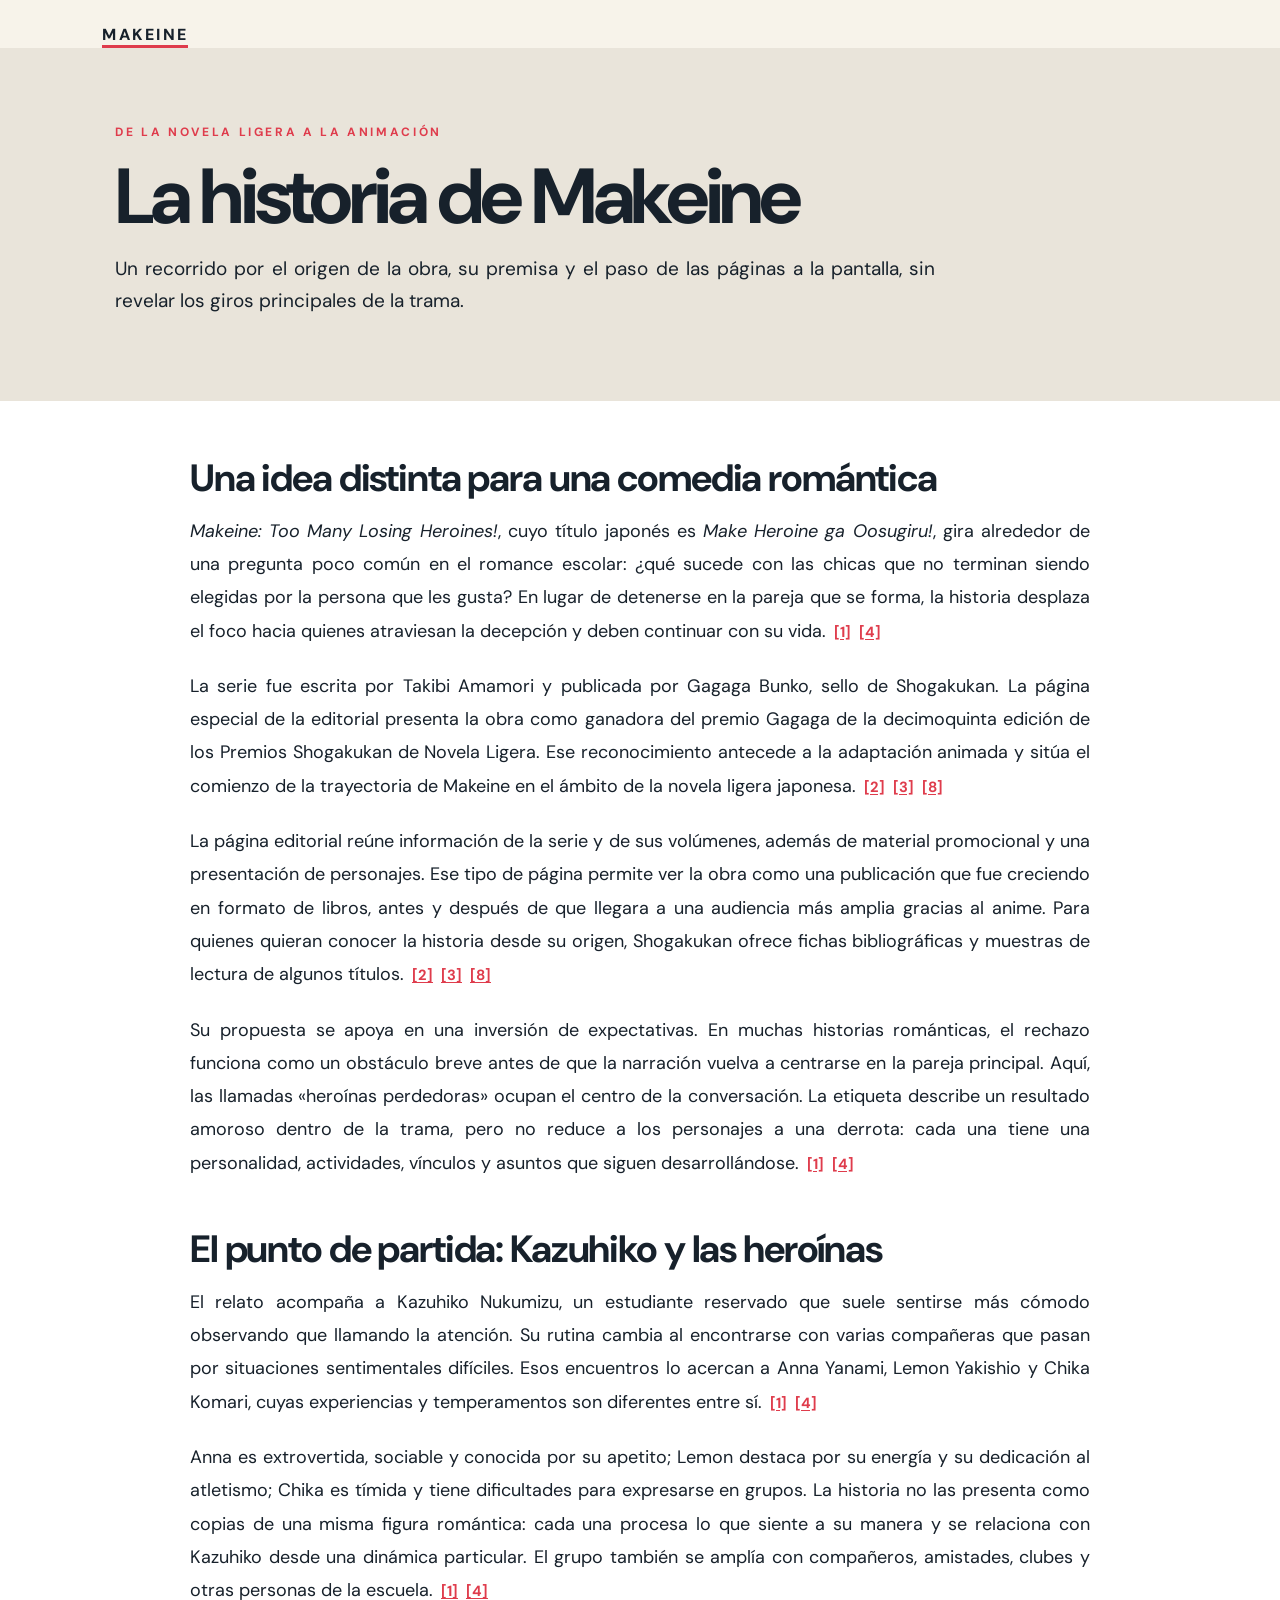
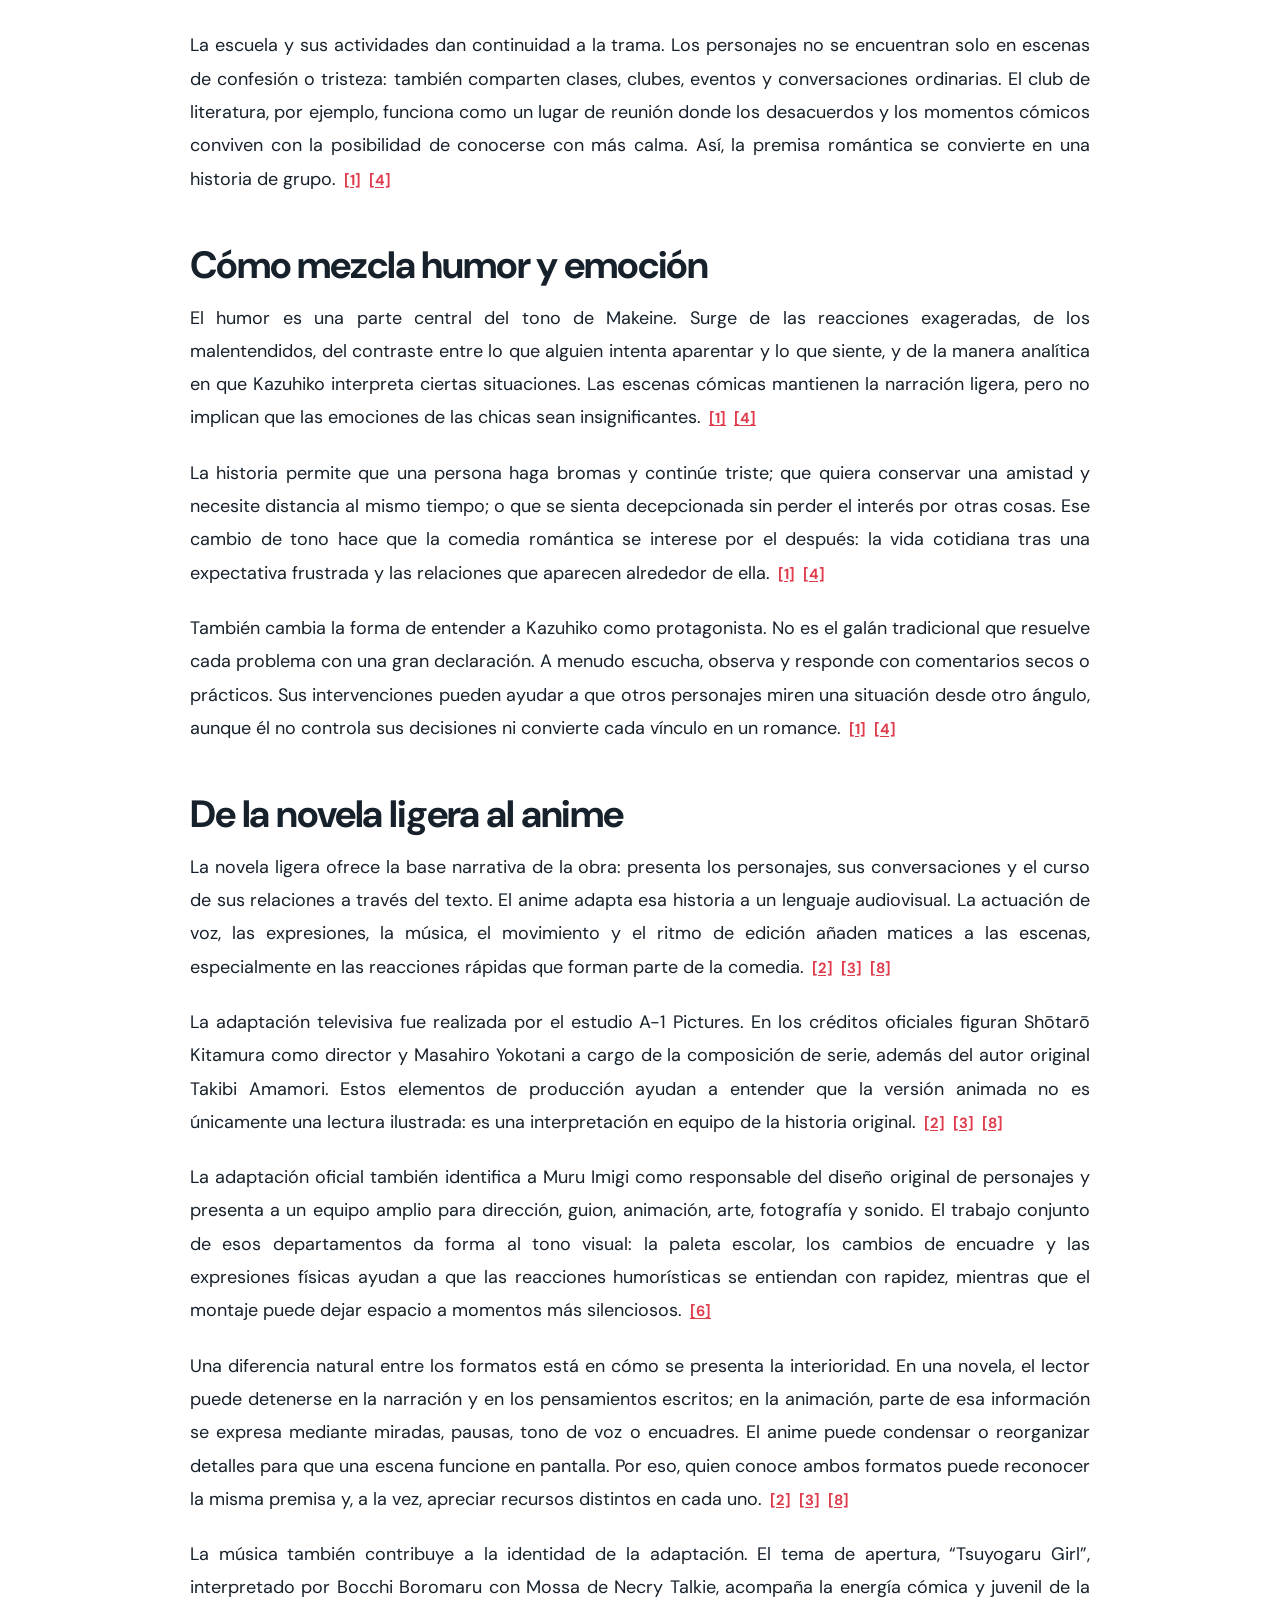
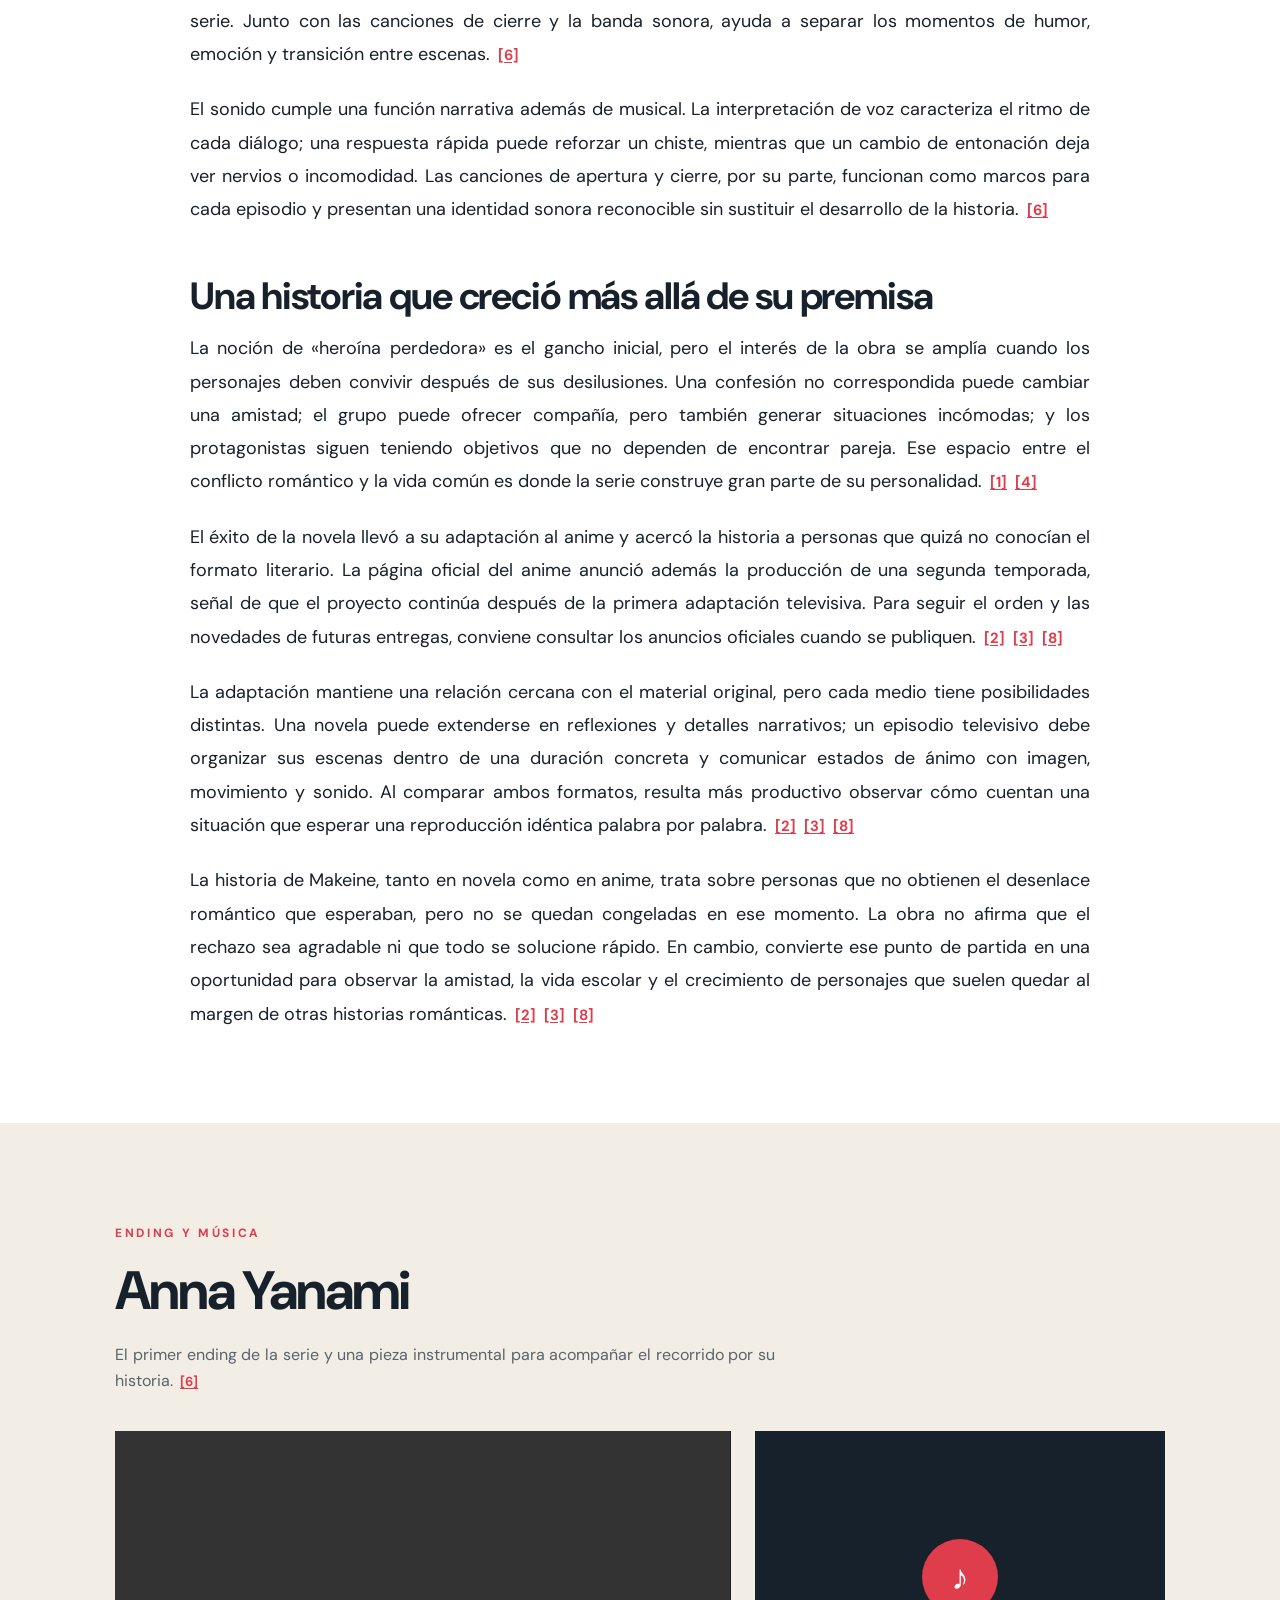
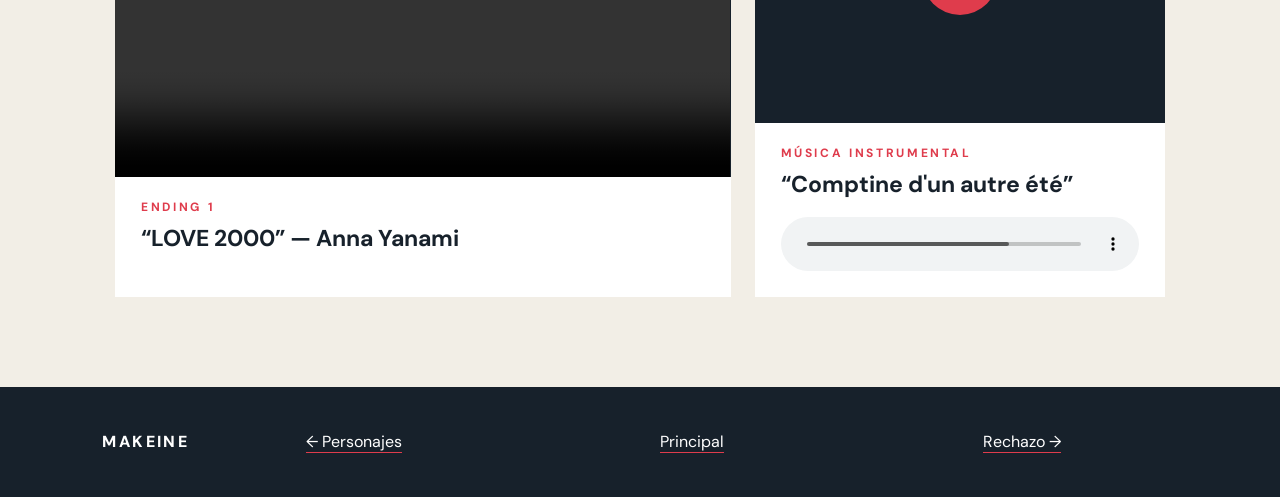
==== Contenido 2/historia.html @ a55841e8 "Initial Makeine website Co-authored-by: Copilot <223556219+Copilot@users.noreply.github.com>" ====
<!doctype html>
<html lang="es">
<head>
  <meta charset="utf-8">
  <meta name="viewport" content="width=device-width, initial-scale=1">
  <meta name="description" content="Historia y desarrollo de Makeine: desde la novela ligera hasta su adaptación al anime.">
  <link rel="icon" type="image/png" href="../imagenes/favicon%20de%20kazuhiko%20v2.png">
  <title>Historia de Makeine | MAKEINE</title>
  <link rel="stylesheet" href="../Principal/styles.css">
</head>
<body>
  <a class="brand page-brand" href="../Principal/Principal.html">MAKEINE</a>
  <main>
    <header class="article-hero">
      <p class="eyebrow">DE LA NOVELA LIGERA A LA ANIMACIÓN</p>
      <h1>La historia de Makeine</h1>
      <p class="lead">Un recorrido por el origen de la obra, su premisa y el paso de las páginas a la pantalla, sin revelar los giros principales de la trama.</p>
    </header>

    <section class="article-layout section">
      <article class="article-body">
        <h2>Una idea distinta para una comedia romántica</h2>
        <p><em>Makeine: Too Many Losing Heroines!</em>, cuyo título japonés es <em>Make Heroine ga Oosugiru!</em>, gira alrededor de una pregunta poco común en el romance escolar: ¿qué sucede con las chicas que no terminan siendo elegidas por la persona que les gusta? En lugar de detenerse en la pareja que se forma, la historia desplaza el foco hacia quienes atraviesan la decepción y deben continuar con su vida. <a class="citation" href="../Referencias/referencias.html#ref-1" aria-label="Referencia 1">[1]</a> <a class="citation" href="../Referencias/referencias.html#ref-4" aria-label="Referencia 4">[4]</a></p>
        <p>La serie fue escrita por Takibi Amamori y publicada por Gagaga Bunko, sello de Shogakukan. La página especial de la editorial presenta la obra como ganadora del premio Gagaga de la decimoquinta edición de los Premios Shogakukan de Novela Ligera. Ese reconocimiento antecede a la adaptación animada y sitúa el comienzo de la trayectoria de Makeine en el ámbito de la novela ligera japonesa. <a class="citation" href="../Referencias/referencias.html#ref-2" aria-label="Referencia 2">[2]</a> <a class="citation" href="../Referencias/referencias.html#ref-3" aria-label="Referencia 3">[3]</a> <a class="citation" href="../Referencias/referencias.html#ref-8" aria-label="Referencia 8">[8]</a></p>
        <p>La página editorial reúne información de la serie y de sus volúmenes, además de material promocional y una presentación de personajes. Ese tipo de página permite ver la obra como una publicación que fue creciendo en formato de libros, antes y después de que llegara a una audiencia más amplia gracias al anime. Para quienes quieran conocer la historia desde su origen, Shogakukan ofrece fichas bibliográficas y muestras de lectura de algunos títulos. <a class="citation" href="../Referencias/referencias.html#ref-2" aria-label="Referencia 2">[2]</a> <a class="citation" href="../Referencias/referencias.html#ref-3" aria-label="Referencia 3">[3]</a> <a class="citation" href="../Referencias/referencias.html#ref-8" aria-label="Referencia 8">[8]</a></p>
        <p>Su propuesta se apoya en una inversión de expectativas. En muchas historias románticas, el rechazo funciona como un obstáculo breve antes de que la narración vuelva a centrarse en la pareja principal. Aquí, las llamadas «heroínas perdedoras» ocupan el centro de la conversación. La etiqueta describe un resultado amoroso dentro de la trama, pero no reduce a los personajes a una derrota: cada una tiene una personalidad, actividades, vínculos y asuntos que siguen desarrollándose. <a class="citation" href="../Referencias/referencias.html#ref-1" aria-label="Referencia 1">[1]</a> <a class="citation" href="../Referencias/referencias.html#ref-4" aria-label="Referencia 4">[4]</a></p>

        <h2>El punto de partida: Kazuhiko y las heroínas</h2>
        <p>El relato acompaña a Kazuhiko Nukumizu, un estudiante reservado que suele sentirse más cómodo observando que llamando la atención. Su rutina cambia al encontrarse con varias compañeras que pasan por situaciones sentimentales difíciles. Esos encuentros lo acercan a Anna Yanami, Lemon Yakishio y Chika Komari, cuyas experiencias y temperamentos son diferentes entre sí. <a class="citation" href="../Referencias/referencias.html#ref-1" aria-label="Referencia 1">[1]</a> <a class="citation" href="../Referencias/referencias.html#ref-4" aria-label="Referencia 4">[4]</a></p>
        <p>Anna es extrovertida, sociable y conocida por su apetito; Lemon destaca por su energía y su dedicación al atletismo; Chika es tímida y tiene dificultades para expresarse en grupos. La historia no las presenta como copias de una misma figura romántica: cada una procesa lo que siente a su manera y se relaciona con Kazuhiko desde una dinámica particular. El grupo también se amplía con compañeros, amistades, clubes y otras personas de la escuela. <a class="citation" href="../Referencias/referencias.html#ref-1" aria-label="Referencia 1">[1]</a> <a class="citation" href="../Referencias/referencias.html#ref-4" aria-label="Referencia 4">[4]</a></p>
        <p>La escuela y sus actividades dan continuidad a la trama. Los personajes no se encuentran solo en escenas de confesión o tristeza: también comparten clases, clubes, eventos y conversaciones ordinarias. El club de literatura, por ejemplo, funciona como un lugar de reunión donde los desacuerdos y los momentos cómicos conviven con la posibilidad de conocerse con más calma. Así, la premisa romántica se convierte en una historia de grupo. <a class="citation" href="../Referencias/referencias.html#ref-1" aria-label="Referencia 1">[1]</a> <a class="citation" href="../Referencias/referencias.html#ref-4" aria-label="Referencia 4">[4]</a></p>

        <h2>Cómo mezcla humor y emoción</h2>
        <p>El humor es una parte central del tono de Makeine. Surge de las reacciones exageradas, de los malentendidos, del contraste entre lo que alguien intenta aparentar y lo que siente, y de la manera analítica en que Kazuhiko interpreta ciertas situaciones. Las escenas cómicas mantienen la narración ligera, pero no implican que las emociones de las chicas sean insignificantes. <a class="citation" href="../Referencias/referencias.html#ref-1" aria-label="Referencia 1">[1]</a> <a class="citation" href="../Referencias/referencias.html#ref-4" aria-label="Referencia 4">[4]</a></p>
        <p>La historia permite que una persona haga bromas y continúe triste; que quiera conservar una amistad y necesite distancia al mismo tiempo; o que se sienta decepcionada sin perder el interés por otras cosas. Ese cambio de tono hace que la comedia romántica se interese por el después: la vida cotidiana tras una expectativa frustrada y las relaciones que aparecen alrededor de ella. <a class="citation" href="../Referencias/referencias.html#ref-1" aria-label="Referencia 1">[1]</a> <a class="citation" href="../Referencias/referencias.html#ref-4" aria-label="Referencia 4">[4]</a></p>
        <p>También cambia la forma de entender a Kazuhiko como protagonista. No es el galán tradicional que resuelve cada problema con una gran declaración. A menudo escucha, observa y responde con comentarios secos o prácticos. Sus intervenciones pueden ayudar a que otros personajes miren una situación desde otro ángulo, aunque él no controla sus decisiones ni convierte cada vínculo en un romance. <a class="citation" href="../Referencias/referencias.html#ref-1" aria-label="Referencia 1">[1]</a> <a class="citation" href="../Referencias/referencias.html#ref-4" aria-label="Referencia 4">[4]</a></p>

        <h2>De la novela ligera al anime</h2>
        <p>La novela ligera ofrece la base narrativa de la obra: presenta los personajes, sus conversaciones y el curso de sus relaciones a través del texto. El anime adapta esa historia a un lenguaje audiovisual. La actuación de voz, las expresiones, la música, el movimiento y el ritmo de edición añaden matices a las escenas, especialmente en las reacciones rápidas que forman parte de la comedia. <a class="citation" href="../Referencias/referencias.html#ref-2" aria-label="Referencia 2">[2]</a> <a class="citation" href="../Referencias/referencias.html#ref-3" aria-label="Referencia 3">[3]</a> <a class="citation" href="../Referencias/referencias.html#ref-8" aria-label="Referencia 8">[8]</a></p>
        <p>La adaptación televisiva fue realizada por el estudio A-1 Pictures. En los créditos oficiales figuran Shōtarō Kitamura como director y Masahiro Yokotani a cargo de la composición de serie, además del autor original Takibi Amamori. Estos elementos de producción ayudan a entender que la versión animada no es únicamente una lectura ilustrada: es una interpretación en equipo de la historia original. <a class="citation" href="../Referencias/referencias.html#ref-2" aria-label="Referencia 2">[2]</a> <a class="citation" href="../Referencias/referencias.html#ref-3" aria-label="Referencia 3">[3]</a> <a class="citation" href="../Referencias/referencias.html#ref-8" aria-label="Referencia 8">[8]</a></p>
        <p>La adaptación oficial también identifica a Muru Imigi como responsable del diseño original de personajes y presenta a un equipo amplio para dirección, guion, animación, arte, fotografía y sonido. El trabajo conjunto de esos departamentos da forma al tono visual: la paleta escolar, los cambios de encuadre y las expresiones físicas ayudan a que las reacciones humorísticas se entiendan con rapidez, mientras que el montaje puede dejar espacio a momentos más silenciosos. <a class="citation" href="../Referencias/referencias.html#ref-6" aria-label="Referencia 6">[6]</a></p>
        <p>Una diferencia natural entre los formatos está en cómo se presenta la interioridad. En una novela, el lector puede detenerse en la narración y en los pensamientos escritos; en la animación, parte de esa información se expresa mediante miradas, pausas, tono de voz o encuadres. El anime puede condensar o reorganizar detalles para que una escena funcione en pantalla. Por eso, quien conoce ambos formatos puede reconocer la misma premisa y, a la vez, apreciar recursos distintos en cada uno. <a class="citation" href="../Referencias/referencias.html#ref-2" aria-label="Referencia 2">[2]</a> <a class="citation" href="../Referencias/referencias.html#ref-3" aria-label="Referencia 3">[3]</a> <a class="citation" href="../Referencias/referencias.html#ref-8" aria-label="Referencia 8">[8]</a></p>
        <p>La música también contribuye a la identidad de la adaptación. El tema de apertura, “Tsuyogaru Girl”, interpretado por Bocchi Boromaru con Mossa de Necry Talkie, acompaña la energía cómica y juvenil de la serie. Junto con las canciones de cierre y la banda sonora, ayuda a separar los momentos de humor, emoción y transición entre escenas. <a class="citation" href="../Referencias/referencias.html#ref-6" aria-label="Referencia 6">[6]</a></p>
        <p>El sonido cumple una función narrativa además de musical. La interpretación de voz caracteriza el ritmo de cada diálogo; una respuesta rápida puede reforzar un chiste, mientras que un cambio de entonación deja ver nervios o incomodidad. Las canciones de apertura y cierre, por su parte, funcionan como marcos para cada episodio y presentan una identidad sonora reconocible sin sustituir el desarrollo de la historia. <a class="citation" href="../Referencias/referencias.html#ref-6" aria-label="Referencia 6">[6]</a></p>

        <h2>Una historia que creció más allá de su premisa</h2>
        <p>La noción de «heroína perdedora» es el gancho inicial, pero el interés de la obra se amplía cuando los personajes deben convivir después de sus desilusiones. Una confesión no correspondida puede cambiar una amistad; el grupo puede ofrecer compañía, pero también generar situaciones incómodas; y los protagonistas siguen teniendo objetivos que no dependen de encontrar pareja. Ese espacio entre el conflicto romántico y la vida común es donde la serie construye gran parte de su personalidad. <a class="citation" href="../Referencias/referencias.html#ref-1" aria-label="Referencia 1">[1]</a> <a class="citation" href="../Referencias/referencias.html#ref-4" aria-label="Referencia 4">[4]</a></p>
        <p>El éxito de la novela llevó a su adaptación al anime y acercó la historia a personas que quizá no conocían el formato literario. La página oficial del anime anunció además la producción de una segunda temporada, señal de que el proyecto continúa después de la primera adaptación televisiva. Para seguir el orden y las novedades de futuras entregas, conviene consultar los anuncios oficiales cuando se publiquen. <a class="citation" href="../Referencias/referencias.html#ref-2" aria-label="Referencia 2">[2]</a> <a class="citation" href="../Referencias/referencias.html#ref-3" aria-label="Referencia 3">[3]</a> <a class="citation" href="../Referencias/referencias.html#ref-8" aria-label="Referencia 8">[8]</a></p>
        <p>La adaptación mantiene una relación cercana con el material original, pero cada medio tiene posibilidades distintas. Una novela puede extenderse en reflexiones y detalles narrativos; un episodio televisivo debe organizar sus escenas dentro de una duración concreta y comunicar estados de ánimo con imagen, movimiento y sonido. Al comparar ambos formatos, resulta más productivo observar cómo cuentan una situación que esperar una reproducción idéntica palabra por palabra. <a class="citation" href="../Referencias/referencias.html#ref-2" aria-label="Referencia 2">[2]</a> <a class="citation" href="../Referencias/referencias.html#ref-3" aria-label="Referencia 3">[3]</a> <a class="citation" href="../Referencias/referencias.html#ref-8" aria-label="Referencia 8">[8]</a></p>
        <p>La historia de Makeine, tanto en novela como en anime, trata sobre personas que no obtienen el desenlace romántico que esperaban, pero no se quedan congeladas en ese momento. La obra no afirma que el rechazo sea agradable ni que todo se solucione rápido. En cambio, convierte ese punto de partida en una oportunidad para observar la amistad, la vida escolar y el crecimiento de personajes que suelen quedar al margen de otras historias románticas. <a class="citation" href="../Referencias/referencias.html#ref-2" aria-label="Referencia 2">[2]</a> <a class="citation" href="../Referencias/referencias.html#ref-3" aria-label="Referencia 3">[3]</a> <a class="citation" href="../Referencias/referencias.html#ref-8" aria-label="Referencia 8">[8]</a></p>

      </article>
    </section>
  </main>

  <section class="media-section section" aria-labelledby="historia-ending-title">
    <div class="media-heading">
      <p class="section-kicker">ENDING Y MÚSICA</p>
      <h2 id="historia-ending-title">Anna Yanami</h2>
      <p>El primer ending de la serie y una pieza instrumental para acompañar el recorrido por su historia. <a class="citation" href="../Referencias/referencias.html#ref-6" aria-label="Referencia 6">[6]</a></p>
    </div>
    <div class="media-grid">
      <article class="media-card">
        <video controls preload="metadata">
          <source src="../videos%20y%20audios/Make%20Heroine%20ga%20Oosugiru%20ED%20Full%20Sub%20Espa%C3%B1ol%20_%20LOVE%202000%20-%20Anna%20Yanami%20_%28720P_HD%29.mp4" type="video/mp4">
          Tu navegador no puede reproducir este video.
        </video>
        <div class="media-caption">
          <p class="section-kicker">ENDING 1</p>
          <h3>“LOVE 2000” — Anna Yanami</h3>
        </div>
      </article>
      <article class="media-card audio-card">
        <div class="audio-art">
          <span>♪</span>
        </div>
        <div class="media-caption">
          <p class="section-kicker">MÚSICA INSTRUMENTAL</p>
          <h3>“Comptine d'un autre été”</h3>
          <audio controls preload="metadata">
            <source src="../videos%20y%20audios/Comptine%20d_un%20autre%20%C3%A9t%C3%A9_%20l_apr%C3%A8s-midi%28MP3_160K%29.mp3" type="audio/mpeg">
            Tu navegador no puede reproducir este audio.
          </audio>
        </div>
      </article>
    </div>
  </section>

  <footer class="content-footer">
    <span>MAKEINE</span>
    <nav class="page-navigation" aria-label="Navegación entre páginas">
      <a href="../Contenido 1/personajes.html" aria-label="Ir a Personajes" title="Personajes">← Personajes</a>
      <a class="home-link" href="../Principal/Principal.html" aria-label="Ir a Principal" title="Principal">Principal</a>
      <a href="../Contenido 3/rechazo.html" aria-label="Ir a Rechazo" title="Rechazo">Rechazo →</a>
    </nav>
  </footer>
</body>
</html>
---- Principal/styles.css ----
@import url('https://fonts.googleapis.com/css2?family=DM+Sans:wght@400;500;700&family=Playfair+Display:ital,wght@1,700&display=swap');

:root { --ink:#17212b; --cream:#f7f3ea; --blue:#9ebbd3; --red:#df3c4c; --yellow:#f0c75e; }
* { box-sizing:border-box; }
html { scroll-behavior:smooth; }
body { margin:0; color:var(--ink); background:var(--cream); font-family:'DM Sans',sans-serif; }
main p:not(.eyebrow):not(.section-kicker), main li, .media-heading > p:last-child { text-align:justify; }
a { color:inherit; text-decoration:none; }
.nav { height:82px; display:flex; align-items:center; justify-content:space-between; padding:0 8%; border-bottom:1px solid rgba(23,33,43,.12); }
.brand { font-weight:800; letter-spacing:.14em; border-bottom:3px solid var(--red); }
.page-brand { display:inline-block; margin:24px 8% 0; }
.nav-links { display:flex; gap:34px; font-size:14px; }
.nav-links a { padding:30px 0 26px; border-bottom:3px solid transparent; }
.nav-links a.active { border-color:var(--red); }
.hero { min-height:520px; display:grid; grid-template-columns:1fr; align-items:center; padding:56px 10%; background:#e9e4da; }
.hero-copy { padding:40px 0; max-width:850px; }
.eyebrow, .section-kicker { font-size:12px; letter-spacing:.22em; font-weight:700; color:var(--red); }
h1 { font-size:clamp(54px,6.2vw,86px); line-height:.94; letter-spacing:-.055em; margin:22px 0 30px; }
h1 em { font-family:'Playfair Display',serif; color:var(--red); font-weight:700; }
.lead { max-width:540px; font-size:19px; line-height:1.65; }
.button { margin-top:24px; display:inline-block; padding:16px 22px; color:white; background:var(--ink); border-radius:2px; font-weight:700; }
.button span { margin-left:30px; }
.hero-actions { display:flex; flex-wrap:wrap; align-items:center; gap:28px; }
.hero-actions .button { margin-top:10px; }
.text-link { font-weight:700; border-bottom:1px solid var(--red); padding:10px 0; }
.text-link span { color:var(--red); margin-left:8px; }
.hero-note { margin-top:36px; padding-left:16px; border-left:2px solid var(--red); color:#5c6268; font-size:14px; }
.section { padding:90px 9%; }
.intro { background:white; }
.intro h2, .support h2 { font-size:clamp(38px,5vw,62px); letter-spacing:-.04em; max-width:800px; }
.intro-grid { display:grid; grid-template-columns:1fr 1fr; gap:7%; font-size:18px; line-height:1.75; }
.intro-content { display:grid; grid-template-columns:minmax(230px,.65fr) minmax(0,1.35fr); align-items:start; gap:48px; }
.intro-visual { margin:0; position:sticky; top:24px; }
.intro-visual img { display:block; width:100%; max-height:620px; object-fit:contain; box-shadow:0 24px 55px rgba(23,33,43,.18); }
.intro-visual figcaption { margin-top:12px; color:#59636b; font-size:12px; letter-spacing:.08em; text-align:right; }
.long-intro { max-width:none; column-count:1; font-size:17px; line-height:1.85; text-align:justify; }
.long-intro p { break-inside:avoid; margin-top:0; margin-bottom:24px; }
.long-intro p:first-child::first-letter { float:left; font-family:'Playfair Display',serif; font-size:58px; line-height:.75; color:var(--red); padding:10px 8px 0 0; }
.media-section { background:#f2eee6; }
.media-heading { max-width:660px; margin-bottom:36px; }
.media-heading h2 { margin:14px 0; font-size:clamp(34px,4.5vw,54px); letter-spacing:-.04em; }
.media-heading > p:last-child { color:#59636b; line-height:1.65; }
.media-grid { display:grid; grid-template-columns:1.2fr .8fr; gap:24px; align-items:stretch; }
.media-card { min-width:0; background:#fff; }
.media-card video { display:block; width:100%; aspect-ratio:16/9; background:#17212b; object-fit:contain; }
.media-caption { padding:22px 26px 26px; }
.media-caption .section-kicker { margin:0 0 8px; }
.media-caption h3 { margin:0 0 18px; font-size:23px; }
.audio-card { display:flex; flex-direction:column; }
.audio-art { position:relative; height:100%; min-height:220px; overflow:hidden; display:grid; place-items:center; background:#17212b; }
.audio-art > span:last-child { position:relative; z-index:1; width:76px; height:76px; display:grid; place-items:center; border-radius:50%; color:#fff; background:var(--red); font-size:35px; }
.media-caption audio { display:block; width:100%; }
.citation { display:inline-block; margin-left:3px; color:var(--red); font-size:.82em; font-weight:700; text-decoration:underline; text-underline-offset:2px; white-space:nowrap; }
.iso-references { padding-left:28px; }
.iso-references li { padding:0 0 18px 8px; line-height:1.75; overflow-wrap:anywhere; }
.iso-references li::marker { color:var(--red); font-weight:700; }
.features { display:grid; grid-template-columns:repeat(3,1fr); gap:30px; }
.features article { border-top:1px solid var(--ink); padding-top:18px; }
.features span { color:var(--red); font-weight:700; }
.features h3 { font-size:24px; }
.features p { line-height:1.65; }
.life-topics { background:#fff; }
.life-topics h2 { margin:12px 0 32px; font-size:clamp(36px,5vw,58px); letter-spacing:-.04em; }
.topic-cards { display:grid; grid-template-columns:repeat(2,minmax(0,1fr)); gap:24px; }
.topic-card { padding:30px; border:1px solid rgba(23,33,43,.16); background:var(--cream); }
.topic-card .section-kicker { margin-top:0; }
.topic-card h3 { margin:14px 0; font-size:clamp(23px,3vw,32px); }
.topic-card p:not(.section-kicker) { max-width:540px; line-height:1.7; color:#4f5b64; }
.topic-card .text-link { display:inline-block; margin-top:8px; }
.article-hero { padding:76px 9% 66px; background:#e9e4da; }
.article-hero .eyebrow { margin:0; }
.article-hero h1 { max-width:950px; margin:20px 0; font-size:clamp(45px,7vw,78px); }
.article-hero .lead { max-width:820px; }
.article-layout { padding-top:56px; padding-bottom:70px; background:#fff; }
.article-body { max-width:900px; margin:0 auto; font-size:18px; line-height:1.85; }
.article-body h2 { margin:48px 0 14px; font-size:clamp(27px,3.8vw,38px); line-height:1.15; letter-spacing:-.03em; }
.article-body h2:first-child { margin-top:0; }
.article-body p { margin:0 0 22px; }
.article-body ul { margin:0 0 28px; padding-left:25px; }
.article-body li { margin:0 0 12px; }
.article-callout { margin:38px 0; padding:24px 28px; border-left:4px solid var(--red); background:var(--cream); font-size:20px; font-family:'Playfair Display',serif; }
.article-sources { margin-top:56px; padding-top:26px; border-top:1px solid rgba(23,33,43,.18); font-size:14px; line-height:1.7; }
.article-sources h2 { margin:0 0 12px; font-size:21px; }
.article-sources ul { padding-left:20px; }
.article-sources a { text-decoration:underline; text-decoration-color:var(--red); text-underline-offset:3px; }
.article-nav { display:flex; flex-wrap:wrap; gap:16px; margin-top:36px; }
.article-nav .button { margin-top:0; }
footer { min-height:110px; padding:30px 8%; background:var(--ink); color:white; display:flex; align-items:center; justify-content:space-between; }
footer span { letter-spacing:.15em; font-weight:800; }
footer a { border-bottom:1px solid var(--red); }
.page-navigation { display:flex; flex-wrap:wrap; justify-content:flex-end; gap:24px; }
.content-footer .page-navigation { flex:1; justify-content:space-around; }

.page-header { padding:85px 9% 70px; background:var(--blue); }
.page-header h1 { margin-bottom:20px; }
.page-header > p:last-child { font-size:19px; max-width:650px; line-height:1.6; }
.cast { display:grid; grid-template-columns:1fr 1fr; gap:24px; background:white; }
.character { display:grid; grid-template-columns:200px 1fr; min-height:280px; border:1px solid rgba(23,33,43,.15); }
.portrait { min-height:280px; display:grid; place-items:center; background:var(--yellow); }
.portrait span { width:120px; height:120px; border-radius:50%; display:grid; place-items:center; background:rgba(255,255,255,.75); font-size:38px; font-weight:800; letter-spacing:-.08em; }
.bio { padding:34px; }
.role { text-transform:uppercase; letter-spacing:.14em; font-size:11px; color:var(--red); }
.bio h2 { font-size:31px; margin:12px 0; }
.bio p:last-child { line-height:1.65; }
.lemon .portrait { background:#c6d76b; }
.chika .portrait { background:#b9a8cf; }
.kazuhiko .portrait { background:#8db6c5; }
.riko .portrait { background:#e8a1b8; }
.support { background:var(--cream); }
.support-grid { display:grid; grid-template-columns:repeat(4,1fr); gap:20px; }
.support-grid article { background:white; padding-bottom:8px; }
.support-grid h3 { padding:0 24px; }
.support-grid p { padding:0 24px 20px; line-height:1.55; }
.mini { min-height:190px; background:#f1cecf; }
.support-grid article:nth-child(2) .mini { background:#c1d4e5; }
.support-grid article:nth-child(3) .mini { background:#d8c8df; }
.support-grid article:nth-child(4) .mini { background:#f3d08b; }
.cover-page { min-height:100vh; background:#e9e4da; }
.cover-page .nav { background:var(--cream); }
.cover-main { padding:34px 20px 70px; }
.cover-heading { max-width:1000px; margin:0 auto; padding:48px clamp(24px,8vw,100px) 42px; background:#fff; text-align:center; }
.cover-logos { display:flex; justify-content:center; align-items:center; gap:32px; margin:0 auto 22px; }
.cover-logos img { width:112px; height:132px; object-fit:contain; }
.cover-university { margin:0 0 6px; font-size:clamp(18px,2.4vw,25px); font-weight:700; text-align:center !important; }
.cover-faculty { margin:0 0 28px; color:#59636b; font-size:16px; text-align:center !important; }
.cover-heading .eyebrow { margin:0; }
.cover-heading h1 { max-width:950px; margin:18px auto 22px; font-size:clamp(40px,6vw,68px); }
.cover-heading h1 em { font-size:.72em; }
.cover-heading .cover-welcome { max-width:760px; margin:0 auto; color:#4f5b64; font-size:17px; line-height:1.7; text-align:center !important; }
.cover-details { max-width:1000px; display:grid; grid-template-columns:.75fr 1.25fr; gap:48px; margin:0 auto; padding:30px clamp(24px,8vw,100px) 48px; background:#fff; }
.cover-details-heading { align-self:center; }
.cover-details h2, .cover-index h2 { margin:14px 0 0; font-size:clamp(30px,4vw,44px); letter-spacing:-.04em; }
.cover-student { margin:18px 0 0; font-size:20px; font-weight:700; text-align:left !important; }
.cover-data { display:grid; grid-template-columns:1fr 1fr; gap:0 28px; margin:0; }
.cover-data div { padding:15px 0; border-bottom:1px solid rgba(23,33,43,.16); }
.cover-data dt { margin-bottom:6px; color:#59636b; font-size:11px; font-weight:700; letter-spacing:.12em; text-transform:uppercase; }
.cover-data dd { margin:0; font-size:16px; line-height:1.45; }
.cover-index { max-width:1000px; margin:30px auto 0; background:#fff; }
.cover-index h2 { margin-bottom:26px; }
.cover-index-list { max-width:900px; margin:0; padding:0; list-style:none; }
.cover-index-list li { border-top:1px solid rgba(23,33,43,.2); }
.cover-index-list li:last-child { border-bottom:1px solid rgba(23,33,43,.2); }
.cover-index-list a { display:grid; grid-template-columns:58px 1fr 30px; align-items:center; gap:16px; padding:20px 4px; }
.cover-index-list a > span:first-child { color:var(--red); font-size:13px; font-weight:700; }
.cover-index-list strong { font-size:19px; }
.cover-index-arrow { color:var(--red); font-size:24px; text-align:right; transition:transform .2s ease; }
.cover-index-list a:hover .cover-index-arrow, .cover-index-list a:focus-visible .cover-index-arrow { transform:translateX(5px); }
.cover-index-list a:focus-visible { outline:3px solid var(--red); outline-offset:3px; }

@media (max-width:900px) {
  .nav { height:auto; min-height:82px; gap:20px; padding:16px 6%; }
  .nav-links { flex-wrap:wrap; justify-content:flex-end; gap:16px; }
  .hero { padding:48px 6%; }
  .intro-content { grid-template-columns:minmax(200px,.55fr) minmax(0,1.45fr); gap:30px; }
  .media-grid { grid-template-columns:1fr; }
  .audio-card { display:grid; grid-template-columns:.8fr 1.2fr; }
  .audio-art { min-height:250px; }
  .cast { grid-template-columns:1fr; }
  .support-grid { grid-template-columns:1fr 1fr; }
  .cover-details { grid-template-columns:1fr; gap:24px; }
  .article-body { font-size:17px; }
}
@media (max-width:600px) {
  .cover-page .nav { align-items:flex-start; flex-direction:column; gap:14px; }
  .cover-page .nav-links { width:100%; flex-wrap:nowrap; justify-content:flex-start; gap:18px; overflow-x:auto; }
  .cover-page .nav-links a { flex:none; }
  .cover-main { padding:18px 10px 40px; }
  .nav { height:auto; padding:18px 6%; }
  .nav-links { gap:18px; }
  .nav-links { flex-wrap:wrap; justify-content:flex-end; }
  .nav-links { flex-wrap:wrap; justify-content:flex-end; }
  .nav-links a { padding:8px 0; }
  .hero { grid-template-columns:1fr; padding:48px 7%; }
  .hero-copy { padding:12px 0; }
  .audio-card { display:flex; }
  .audio-art { min-height:220px; }
  .intro-grid, .features { grid-template-columns:1fr; }
  .topic-cards { grid-template-columns:1fr; }
  .intro-content { grid-template-columns:1fr; }
  .intro-visual { position:static; width:min(100%,360px); justify-self:center; }
  .long-intro { text-align:left; }
  .character { grid-template-columns:1fr; }
  .support-grid { grid-template-columns:1fr; }
  .cover-heading { padding:34px 22px 30px; }
  .cover-logos { gap:20px; margin-bottom:18px; }
  .cover-logos img { width:82px; height:96px; }
  .cover-faculty { margin-bottom:22px; }
  .cover-heading h1 { font-size:clamp(34px,9vw,48px); }
  .cover-heading h1 em { font-size:.68em; }
  .cover-details { padding:30px 24px 36px; }
  .cover-data { grid-template-columns:1fr; }
  .cover-index { margin-top:18px; }
  .cover-index.section { padding:40px 24px; }
  .cover-index-list a { grid-template-columns:40px 1fr 24px; gap:10px; padding:17px 0; }
  .cover-index-list strong { font-size:16px; }
  .section { padding:65px 6%; }
  .article-hero { padding:58px 7% 48px; }
  .article-layout { padding:44px 7% 56px; }
  .article-body { font-size:16px; line-height:1.8; }
  footer { gap:20px; }
  .page-brand { margin:20px 6% 0; }
  .content-footer .page-navigation { justify-content:center; gap:18px; }
}
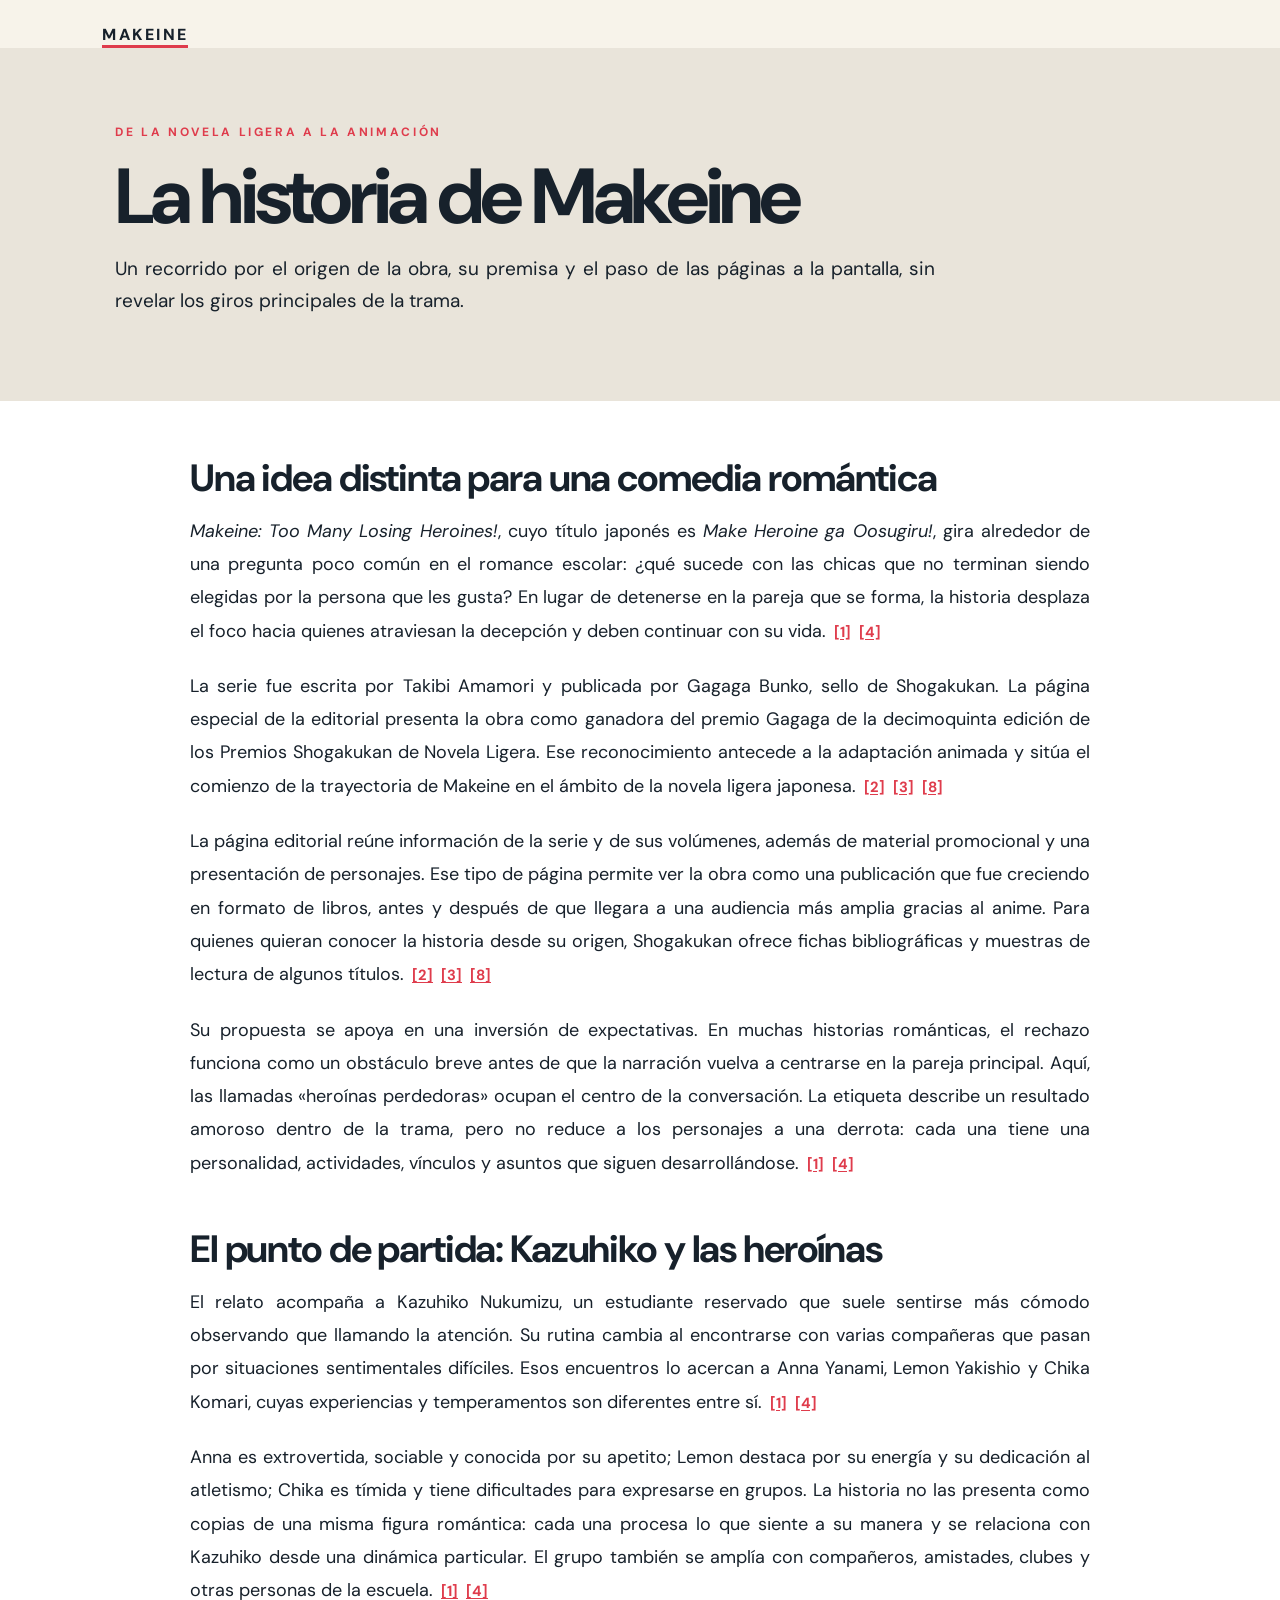
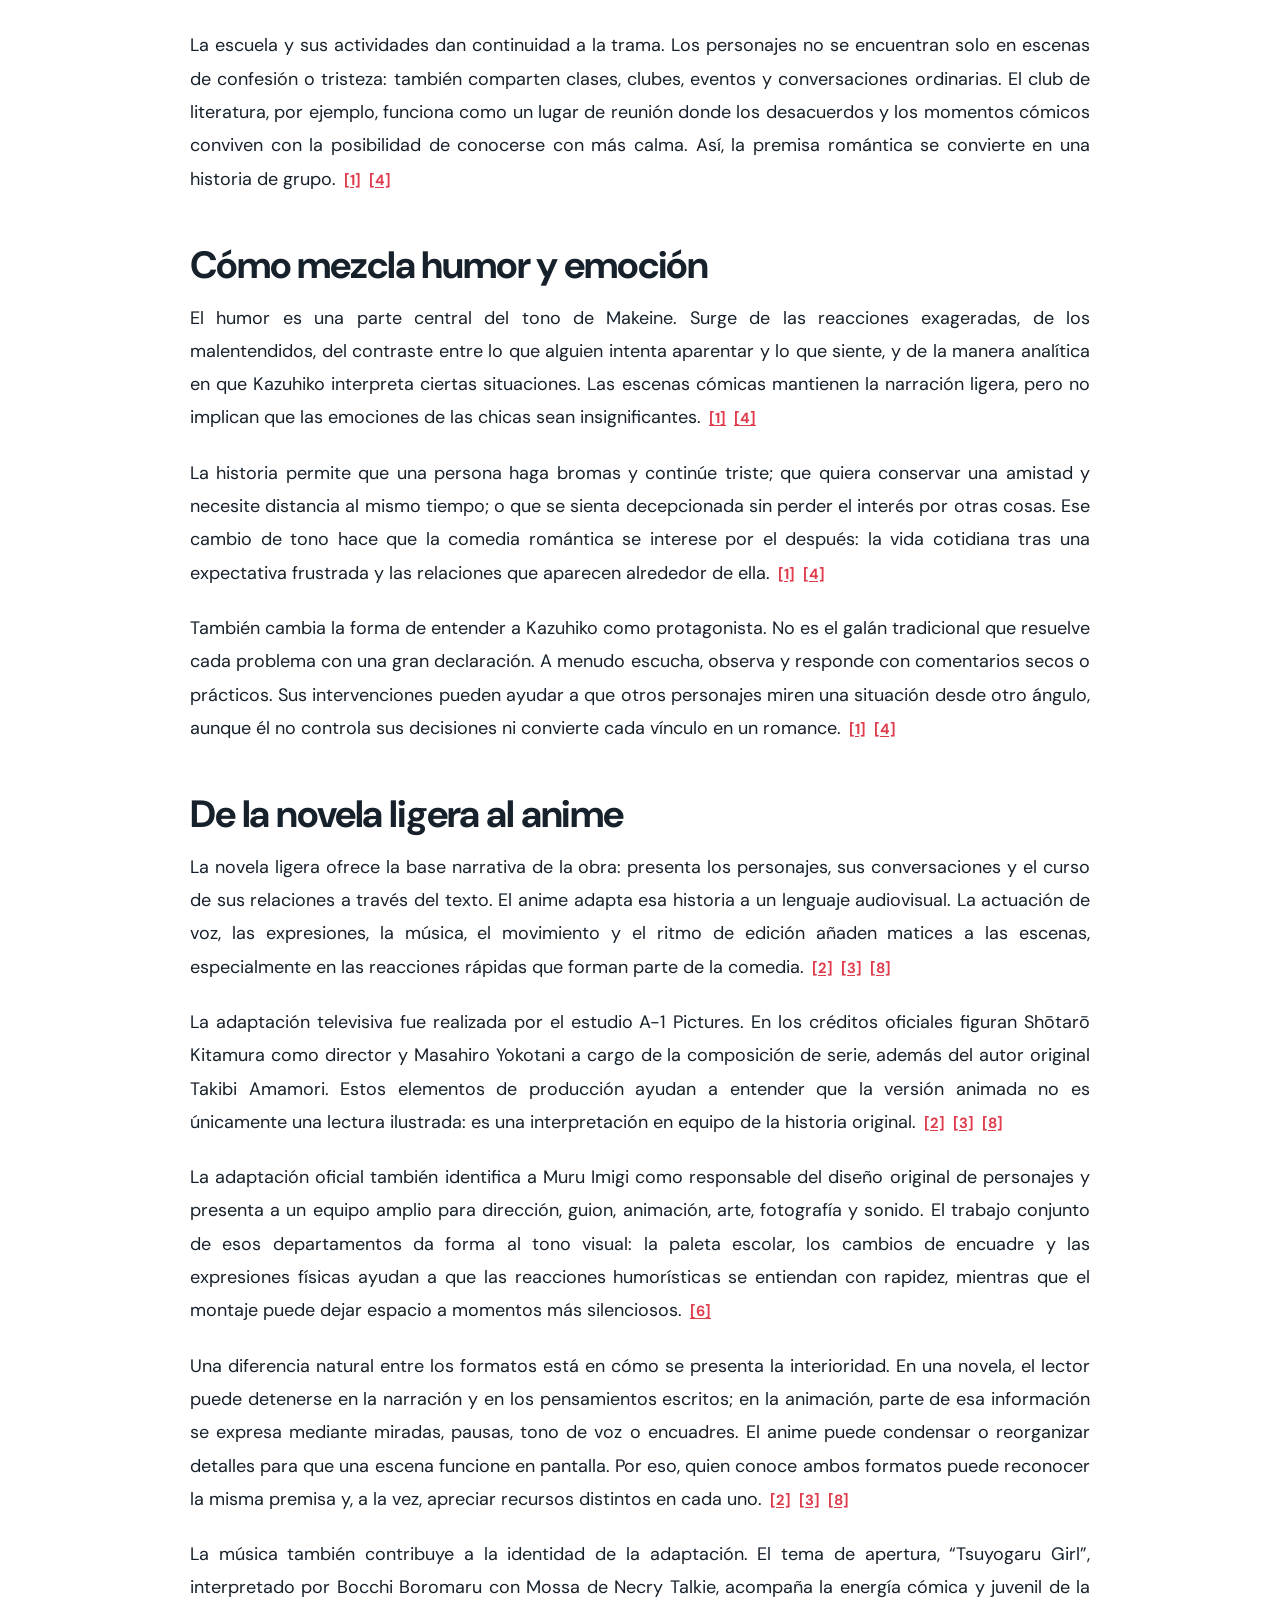
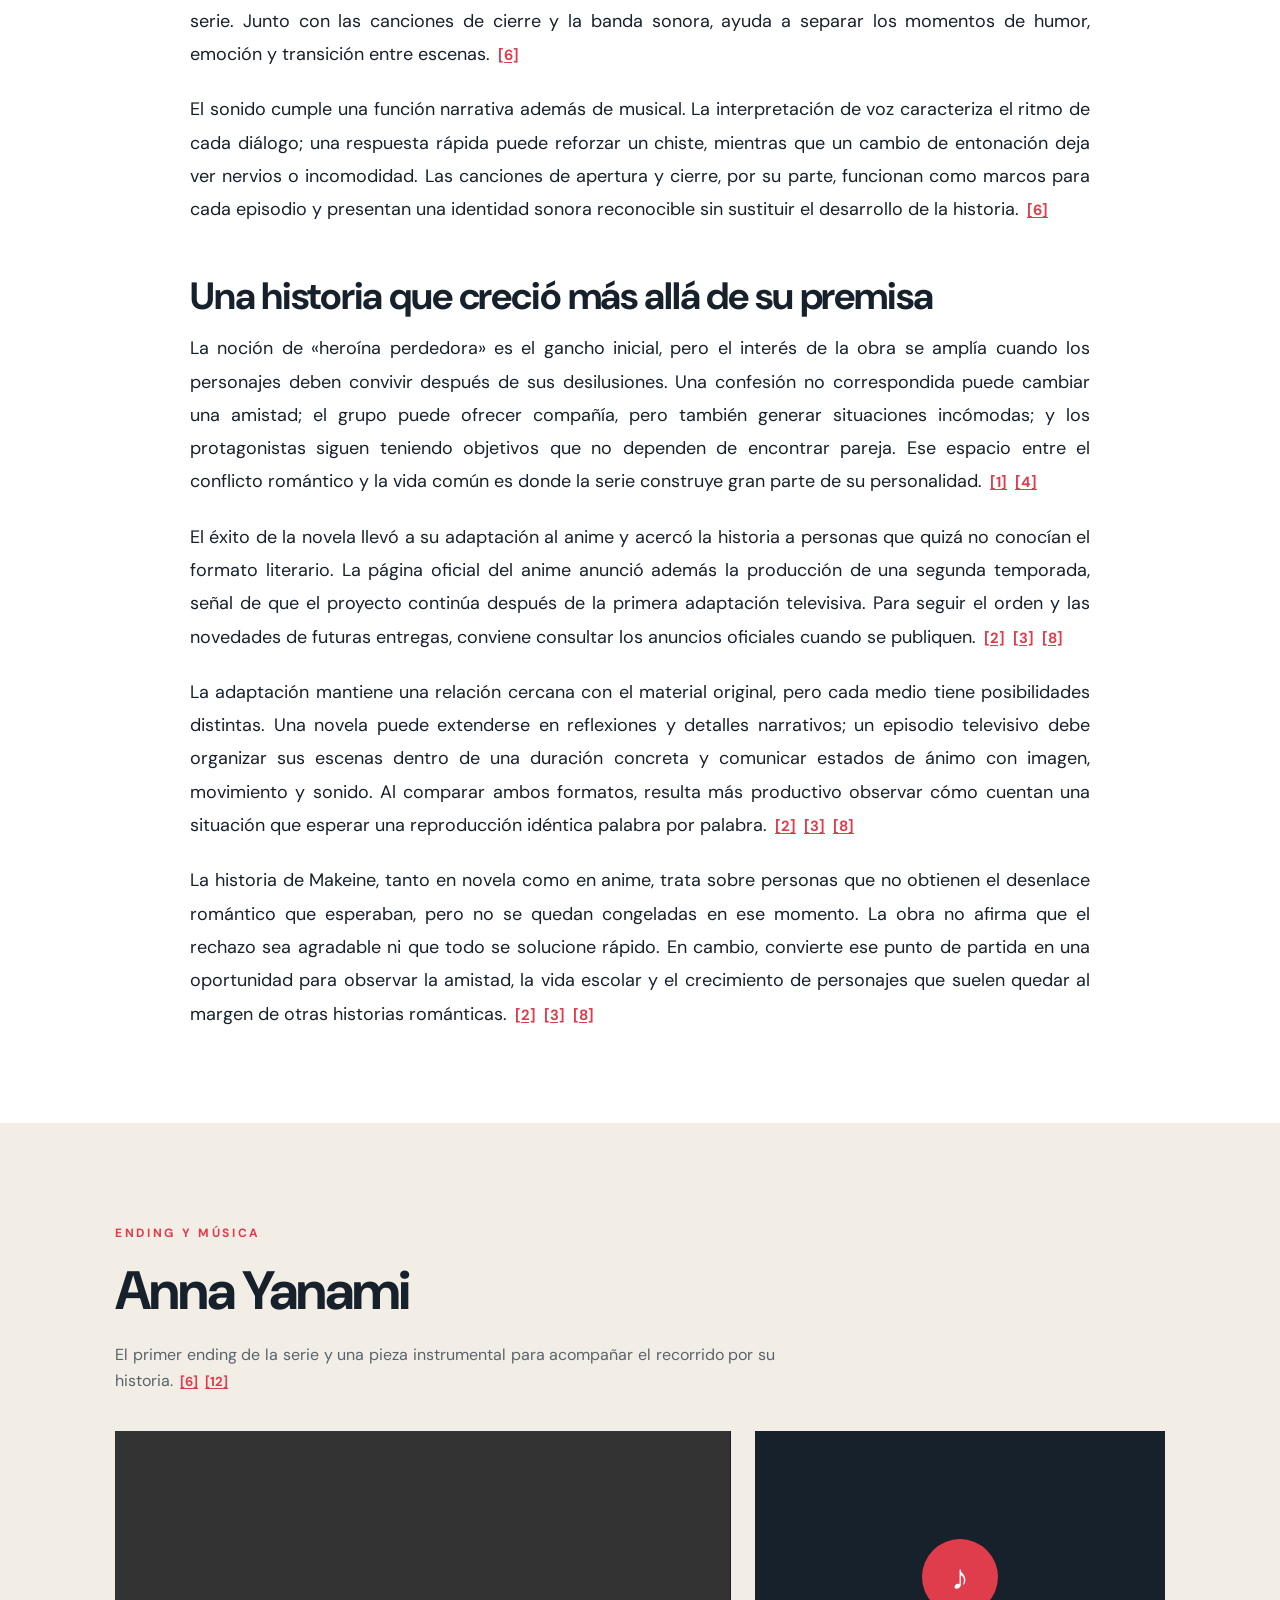
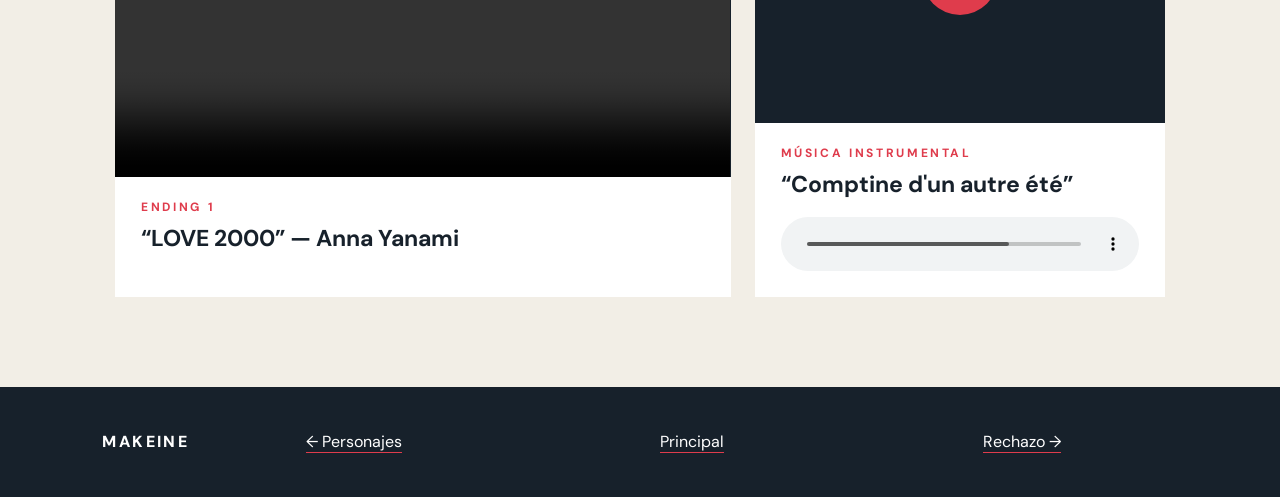
==== commit fc23be35: "Add video sources to references Co-authored-by: Copilot <223556219+Copilot@users.noreply.github.com>" ====
--- a/Contenido 2/historia.html
+++ b/Contenido 2/historia.html
@@ -57,7 +57,7 @@
     <div class="media-heading">
       <p class="section-kicker">ENDING Y MÚSICA</p>
       <h2 id="historia-ending-title">Anna Yanami</h2>
-      <p>El primer ending de la serie y una pieza instrumental para acompañar el recorrido por su historia. <a class="citation" href="../Referencias/referencias.html#ref-6" aria-label="Referencia 6">[6]</a></p>
+      <p>El primer ending de la serie y una pieza instrumental para acompañar el recorrido por su historia. <a class="citation" href="../Referencias/referencias.html#ref-6" aria-label="Referencia 6">[6]</a> <a class="citation" href="../Referencias/referencias.html#ref-12" aria-label="Referencia 12">[12]</a></p>
     </div>
     <div class="media-grid">
       <article class="media-card">
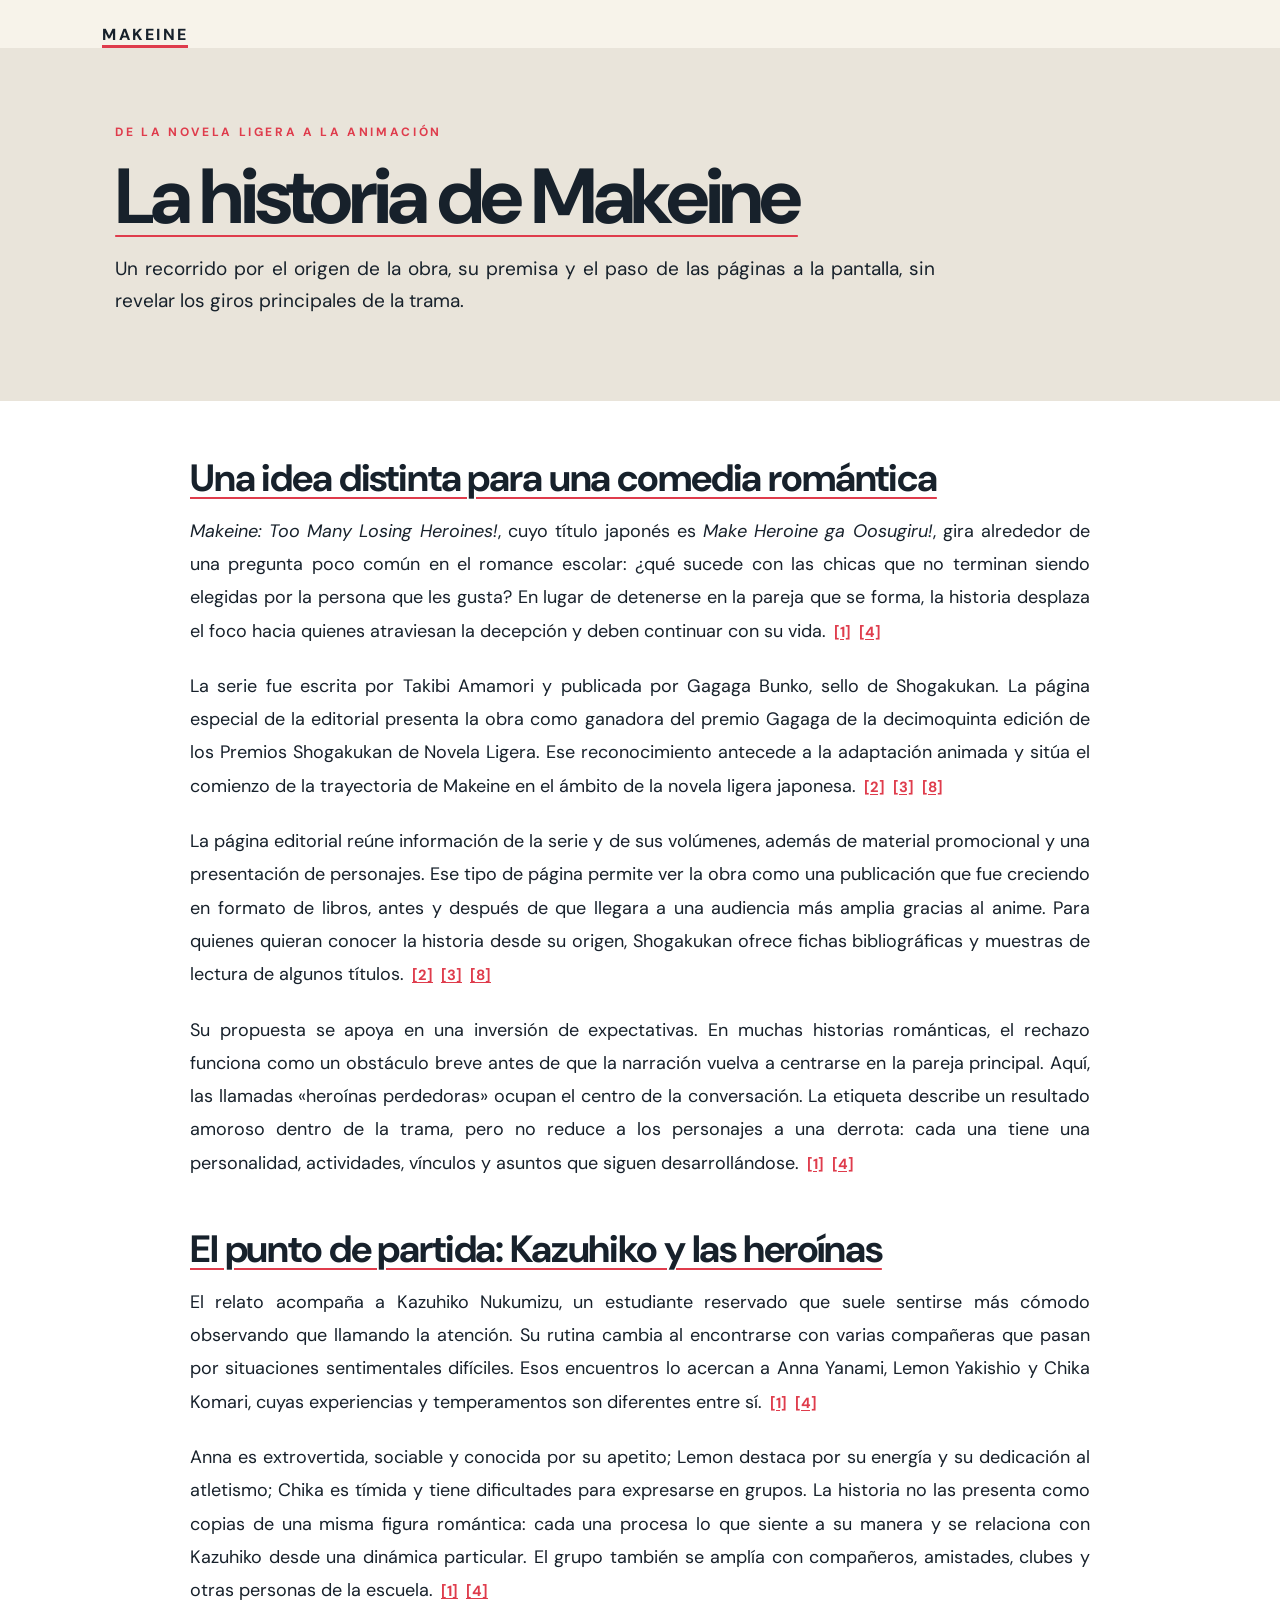
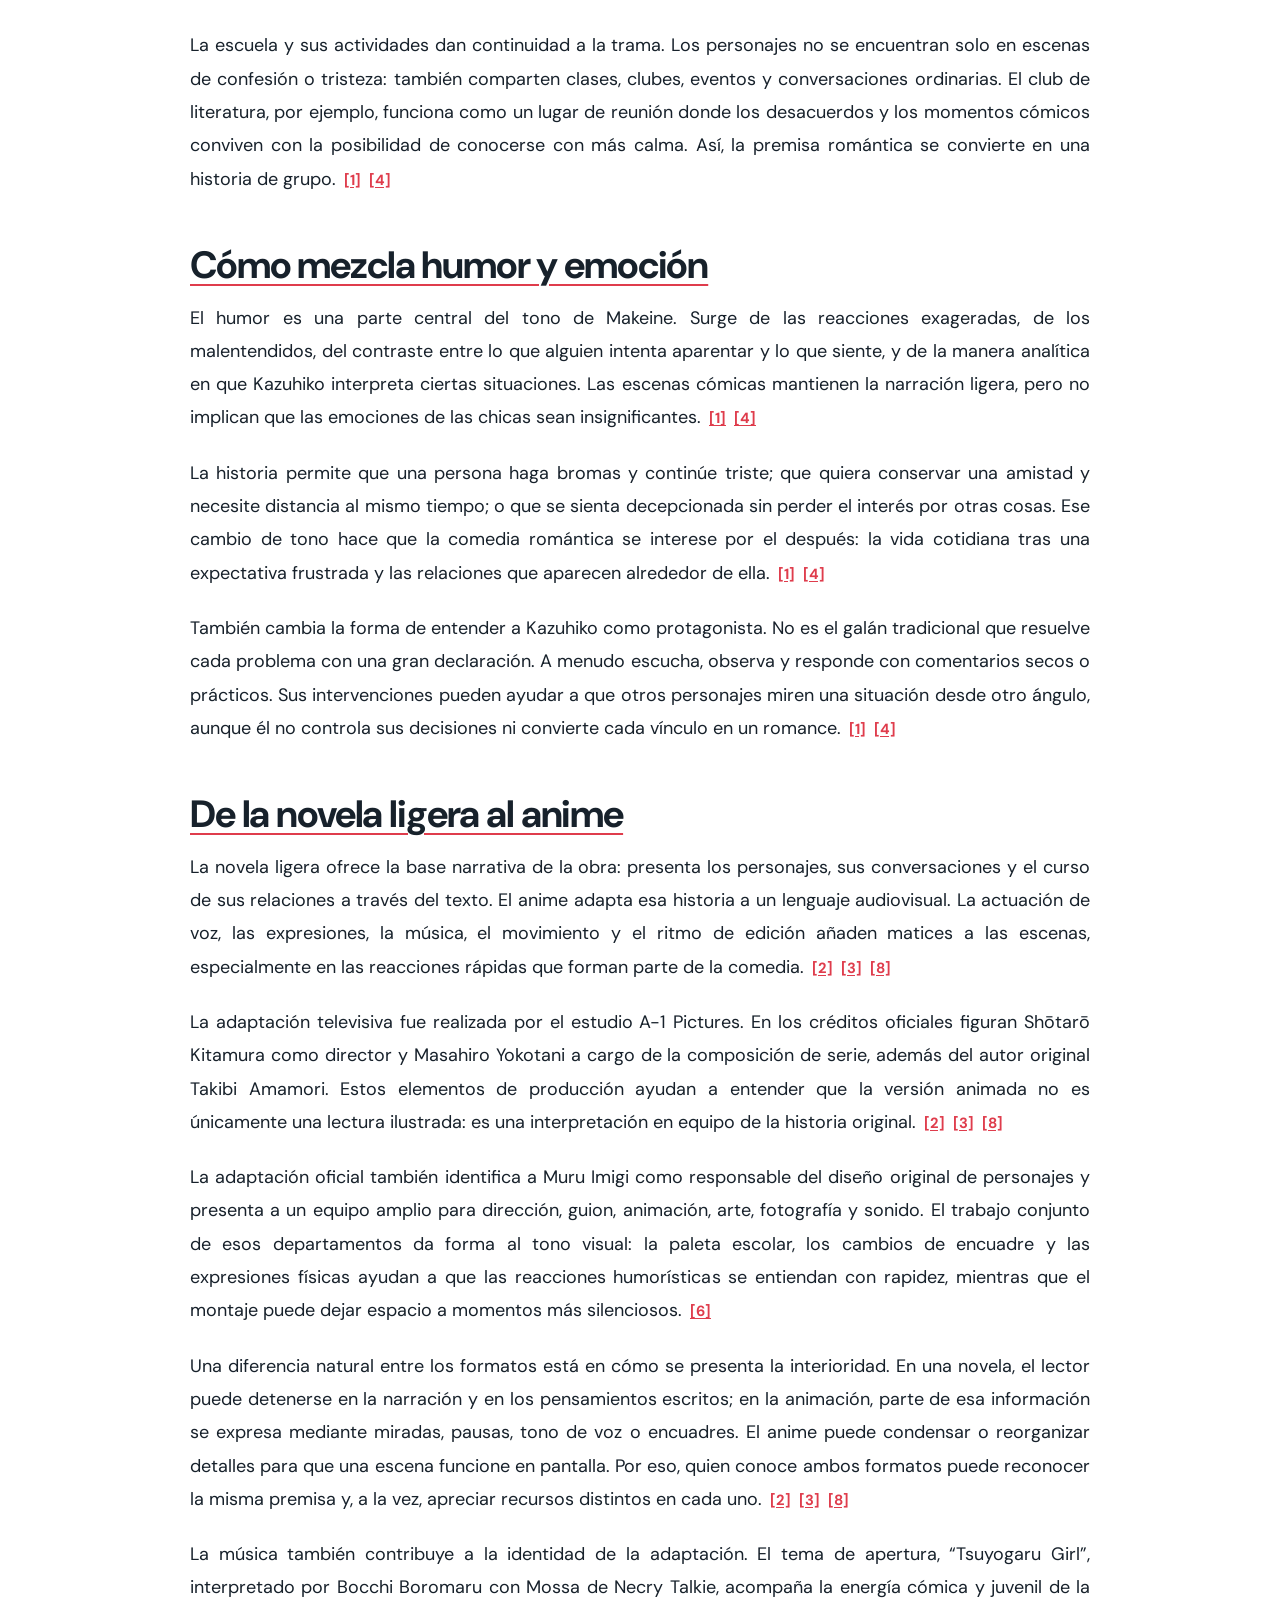
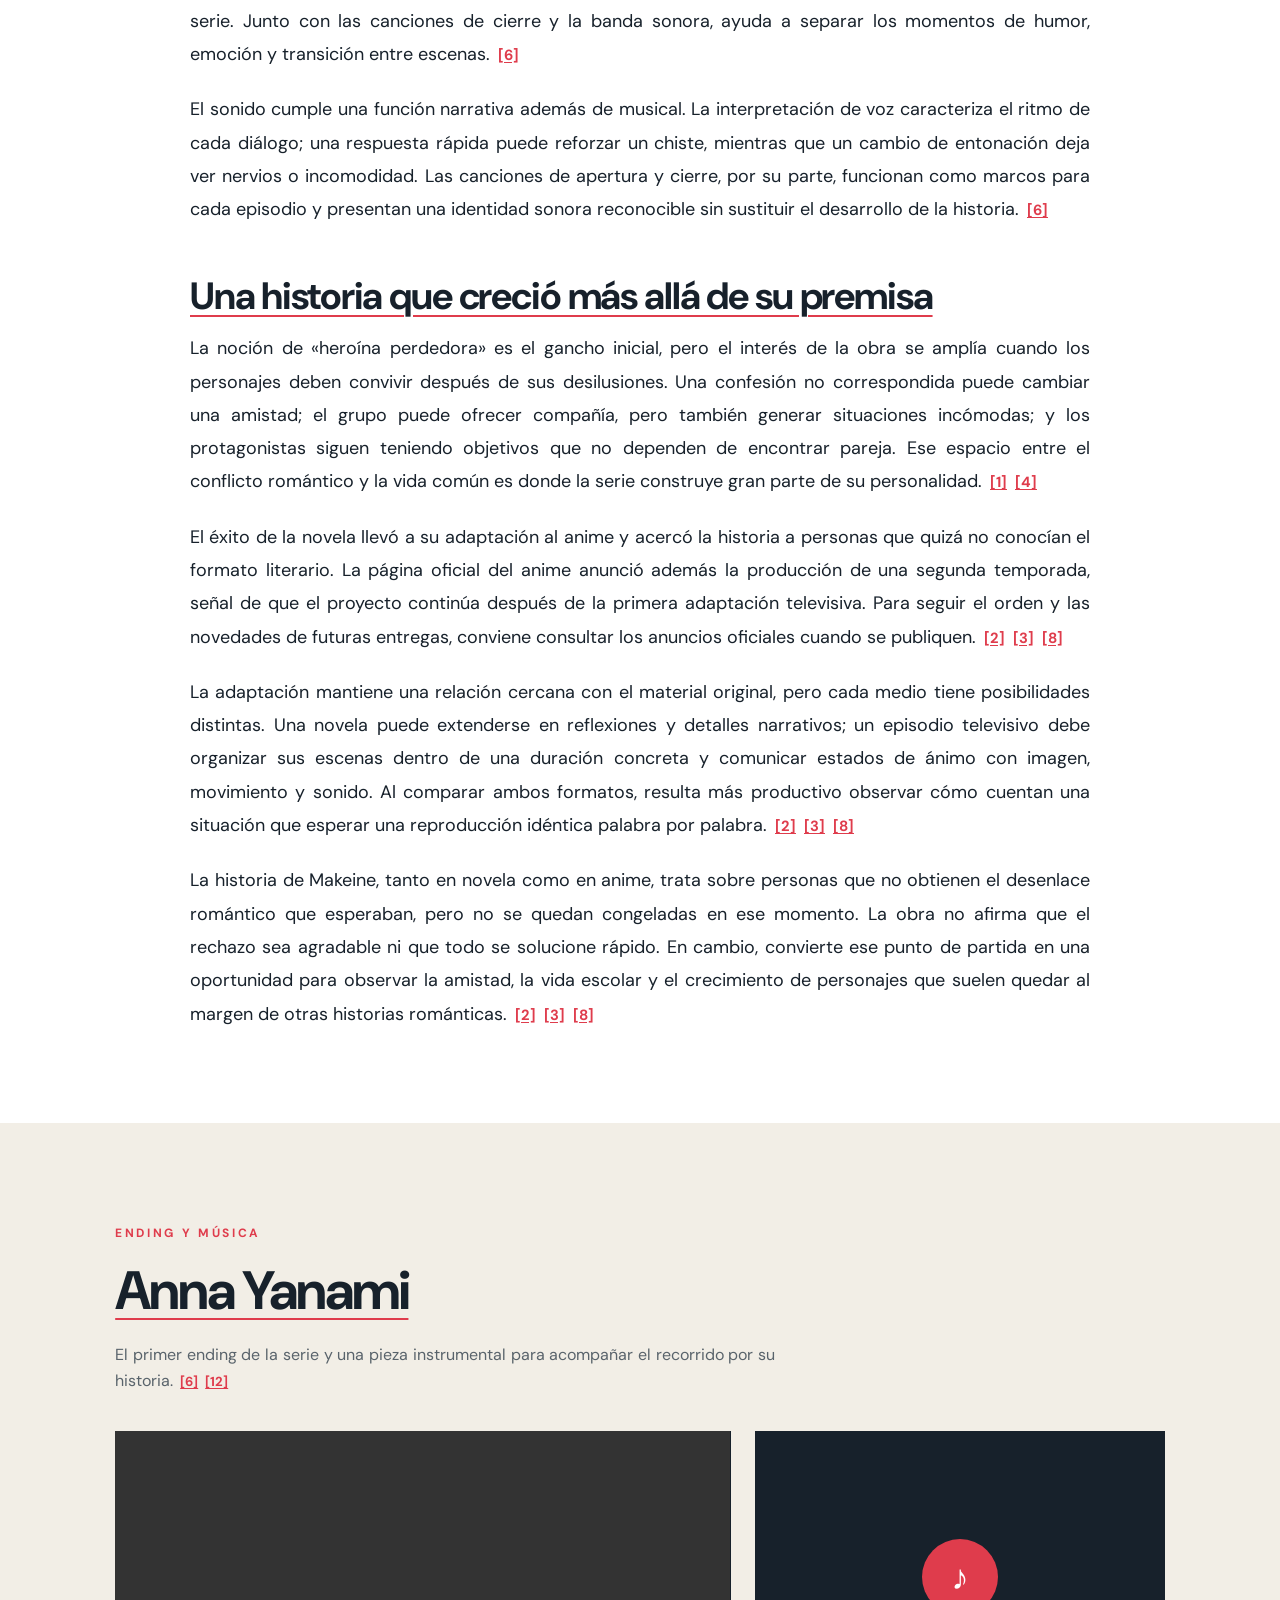
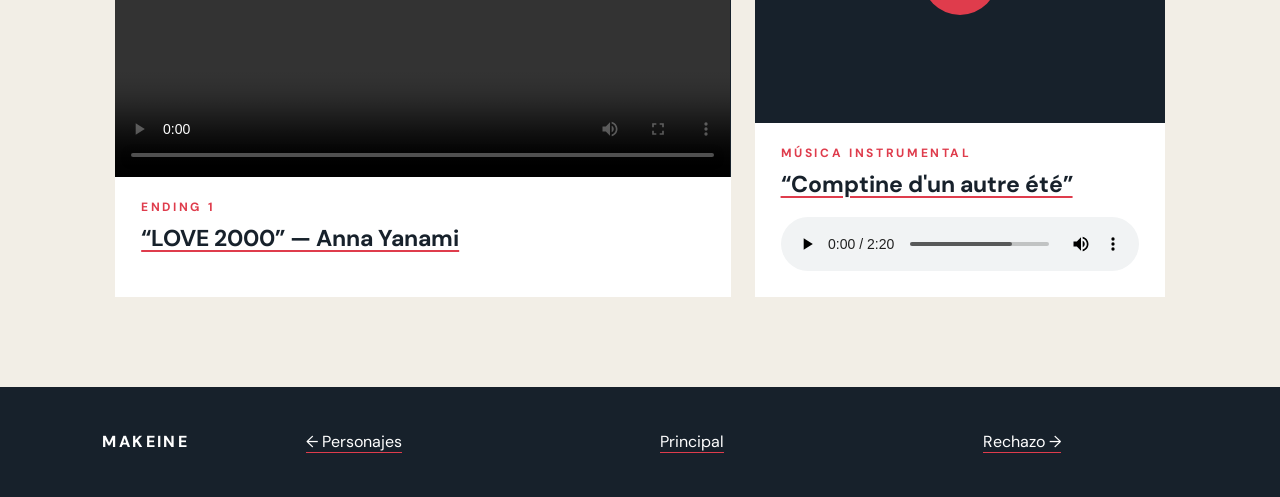
==== commit ee4c4563: "Underline headings on main content pages Co-authored-by: Copilot <223556219+Copilot@users.noreply.gi" ====
--- a/Contenido 2/historia.html
+++ b/Contenido 2/historia.html
@@ -8,7 +8,7 @@
   <title>Historia de Makeine | MAKEINE</title>
   <link rel="stylesheet" href="../Principal/styles.css">
 </head>
-<body>
+<body class="underlined-headings">
   <a class="brand page-brand" href="../Principal/Principal.html">MAKEINE</a>
   <main>
     <header class="article-hero">
--- a/Principal/styles.css
+++ b/Principal/styles.css
@@ -16,6 +16,7 @@
 .hero-copy { padding:40px 0; max-width:850px; }
 .eyebrow, .section-kicker { font-size:12px; letter-spacing:.22em; font-weight:700; color:var(--red); }
 h1 { font-size:clamp(54px,6.2vw,86px); line-height:.94; letter-spacing:-.055em; margin:22px 0 30px; }
+.underlined-headings h1, .underlined-headings h2, .underlined-headings h3 { text-decoration:underline; text-decoration-color:var(--red); text-decoration-thickness:2px; text-underline-offset:.16em; }
 h1 em { font-family:'Playfair Display',serif; color:var(--red); font-weight:700; }
 .lead { max-width:540px; font-size:19px; line-height:1.65; }
 .button { margin-top:24px; display:inline-block; padding:16px 22px; color:white; background:var(--ink); border-radius:2px; font-weight:700; }
